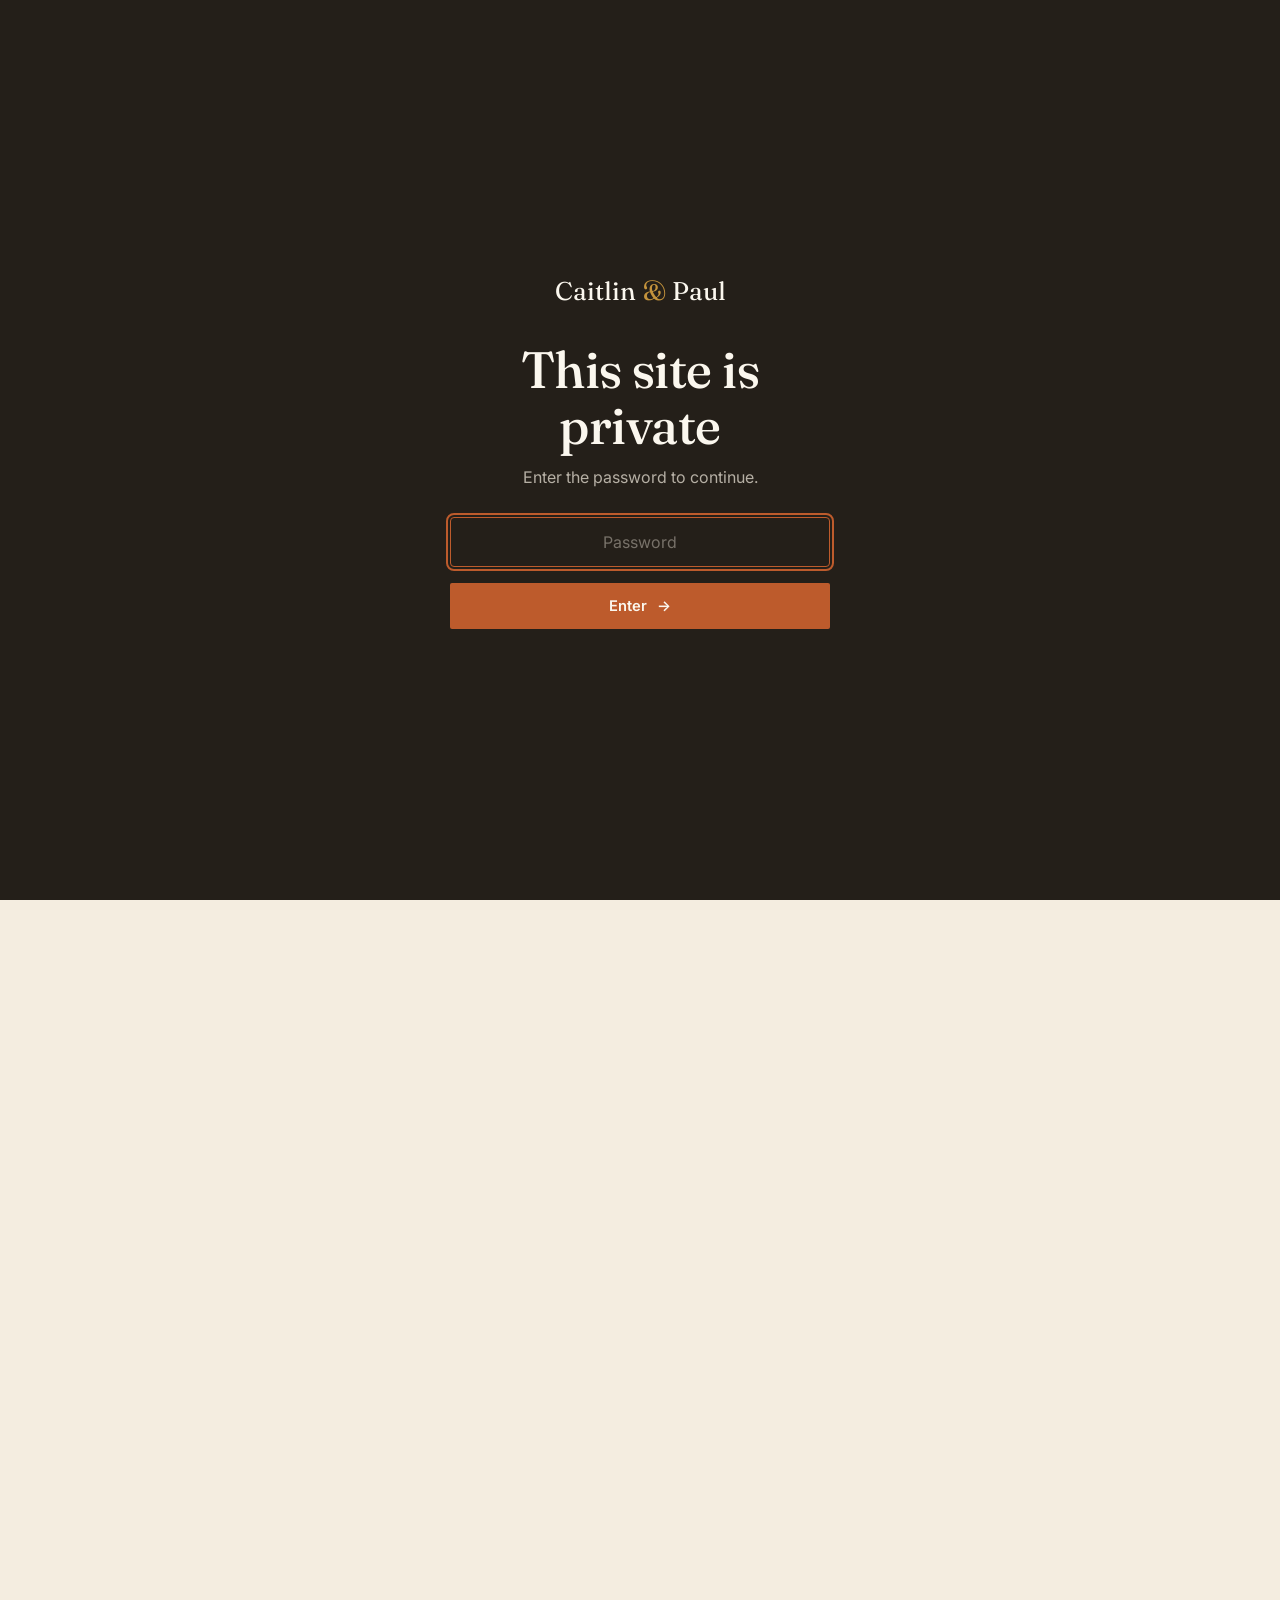
==== index.html @ 97142599 "index update" ====
<!DOCTYPE html>
<html lang="en">
<head>
<meta charset="UTF-8">
<script>if(localStorage.getItem('siteUnlocked')!=='true'){document.documentElement.style.visibility='hidden';}</script>
<meta name="viewport" content="width=device-width, initial-scale=1.0">
<title>Caitlin & Paul — October 16, 2027 — Mexico City</title>
<meta name="description" content="Caitlin and Paul are getting married at Casa Xipe in Mexico City on October 16, 2027. Everything you need to plan your trip, right here.">
<link rel="preconnect" href="https://fonts.googleapis.com">
<link rel="stylesheet" href="assets/css/style.css">
</head>
<body>

<nav class="site-nav">
  <div class="container">
    <a href="index.html" class="nav-mark">Caitlin <span>&</span> Paul</a>
    <div class="nav-links">
      <a href="index.html">Home</a>
      <a href="our-story.html">Our Story</a>
      <a href="the-wedding.html">The Wedding</a>
      <a href="registry.html">Registry</a>
      <a href="travel.html">Travel</a>
      <a href="stay.html">Stay</a>
      <a href="explore-cdmx.html">Explore CDMX</a>
      <a href="faq.html">FAQ</a>
      <a href="rsvp.html" class="nav-rsvp">RSVP</a>
    </div>
    <button class="nav-toggle" aria-label="Toggle menu"><span></span><span></span><span></span></button>
  </div>
</nav>

<div class="mobile-panel">
  <a href="index.html">Home</a>
  <a href="our-story.html">Our Story</a>
  <a href="the-wedding.html">The Wedding</a>
  <a href="registry.html">Registry</a>
  <a href="travel.html">Travel</a>
  <a href="stay.html">Stay</a>
  <a href="explore-cdmx.html">Explore CDMX</a>
  <a href="faq.html">FAQ</a>
  <a href="rsvp.html">RSVP</a>
  <div class="mp-foot small-caps" style="color:var(--charcoal-50);">Mexico City · Oct 16, 2027</div>
</div>

<!-- ============================= HERO ============================= -->
<header class="hero">
  <img class="hero-bg-img" src="assets/img/CasaXipePatio.jpg" alt="Casa Xipe, the wedding venue in Mexico City">
  <div class="hero-arch"></div>
  <div class="hero-arch arch-2"><img src="assets/img/couple-ring-selfie.jpg" alt="Caitlin and Paul celebrating their engagement with ring"></div>
  <div class="hero-content">
    <div class="container" style="padding:0;">
      <span class="eyebrow on-dark hero-eyebrow">Save the Date</span>
      <h1>Caitlin <span class="serif-italic">&</span><br>Paul</h1>
      <div class="hero-meta">
        <div class="hero-meta-item">
          <span class="label">When</span>
          <span class="value">October 16, 2027</span>
        </div>
        <div class="hero-meta-item">
          <span class="label">Where</span>
          <span class="value">Mexico City, Mexico</span>
        </div>
        <div class="hero-meta-item">
          <span class="label">Venue</span>
          <span class="value">Casa Xipe</span>
        </div>
      </div>
      <a href="travel.html" class="btn btn-primary">Plan Your Trip <span class="btn-arrow">→</span></a>
    </div>
  </div>
  <div class="hero-scroll"><span>Scroll</span><span class="line"></span></div>
</header>

<!-- ============================= WELCOME ============================= -->
<section class="section bg-paper">
  <div class="container">
    <div class="section-header center reveal">
      <span class="eyebrow">Welcome</span>
      <h2>Join us in<br class="mobile-only"> Mexico City!</h2>
    </div>

    <div class="card-grid grid-3 mt-3">
      <div class="feature-card reveal">
        <a href="the-wedding.html">
          <div class="photo-frame arch-top" style="aspect-ratio:4/5;">
            <img src="assets/img/venue-casa-xipe.jpg" alt="Casa Xipe, the wedding venue">
          </div>
        </a>
        <span class="eyebrow mt-2">01</span>
        <h3 class="mt-1">The Wedding</h3>
        <p class="mt-1">Ceremony, cocktail hour, and reception at Casa Xipe — the schedule, the dress code, and everything in between.</p>
        <a href="the-wedding.html" class="btn-ghost card-link">View Details</a>
      </div>
      <div class="feature-card reveal reveal-delay-1">
        <a href="travel.html">
          <div class="photo-frame arch-top" style="aspect-ratio:4/5;">
            <img src="assets/img/cdmx-skyline.jpg" alt="Mexico City skyline">
          </div>
        </a>
        <span class="eyebrow mt-2">02</span>
        <h3 class="mt-1">Travel</h3>
        <p class="mt-1">Flights, entry requirements, getting around, and everything first-time visitors should know before they land.</p>
        <a href="travel.html" class="btn-ghost card-link">Start Planning</a>
      </div>
      <div class="feature-card reveal reveal-delay-2">
        <a href="explore-cdmx.html">
          <div class="photo-frame arch-top" style="aspect-ratio:4/5;">
            <img src="assets/img/roma-norte-street.jpg" alt="A rooftop terrace overlooking Mexico City">
          </div>
        </a>
        <span class="eyebrow mt-2">03</span>
        <h3 class="mt-1">Explore CDMX</h3>
        <p class="mt-1">Our curated guide to the museums, tacos, mezcal bars, and neighborhoods worth your time.</p>
        <a href="explore-cdmx.html" class="btn-ghost card-link">See the Guide</a>
      </div>
    </div>
  </div>
</section>

<!-- ============================= COUNTDOWN ============================= -->
<section class="section bg-green">
  <div class="container">
    <div class="flex-between" style="flex-wrap:wrap; gap:40px;">
      <div class="reveal" style="max-width:420px;">
        <span class="eyebrow on-dark">Counting Down</span>
        <h2 class="mt-1">See you in Mexico City.</h2>
        <p class="mt-2">October 16, 2027, at Casa Xipe. Mark the calendar — we can't wait to celebrate with you.</p>
        <a href="rsvp.html" class="btn btn-outline on-dark mt-3">RSVP <span class="btn-arrow">→</span></a>
      </div>
      <div class="countdown reveal reveal-delay-1" data-countdown>
        <div class="countdown-unit"><span class="num" data-cd-days>—</span><span class="unit-label">Days</span></div>
        <div class="countdown-unit"><span class="num" data-cd-hours>—</span><span class="unit-label">Hours</span></div>
        <div class="countdown-unit"><span class="num" data-cd-mins>—</span><span class="unit-label">Minutes</span></div>
        <div class="countdown-unit"><span class="num" data-cd-secs>—</span><span class="unit-label">Seconds</span></div>
      </div>
    </div>
  </div>
</section>

<!-- ============================= TEASER: STORY ============================= -->
<section class="section bg-paper">
  <div class="container">
    <div style="display:grid; grid-template-columns:1fr 1fr; gap:60px; align-items:center;" class="story-teaser-grid">
      <div class="reveal">
        <div class="photo-frame" style="aspect-ratio:5/4;">
          <img src="assets/img/couple-fall-portrait.jpg" alt="Caitlin and Paul smiling together outdoors in fall">
        </div>
      </div>
      <div class="reveal reveal-delay-1">
        <span class="eyebrow">How We Got Here</span>
        <h2 class="mt-1">Two grad students who kept showing up.</h2>
        <p class="lede mt-2">To class, to dinner, to the airport. Turns out that was the whole plan.</p>
        <a href="our-story.html" class="btn-ghost card-link mt-2" style="display:inline-block;">Read Our Story</a>
      </div>
    </div>
  </div>
</section>

<style>
@media (max-width:760px){ .story-teaser-grid{ grid-template-columns:1fr !important; } }
.mobile-only{ display:none; }
@media (max-width:480px){ .mobile-only{ display:inline; } }
</style>

<!-- ============================= FOOTER ============================= -->
<footer class="site-footer">
  <div class="container">
    <div class="footer-top">
      <div>
        <div class="footer-mark">Caitlin <span>&</span> Paul</div>
        <div class="footer-sub">Mexico City · October 16, 2027</div>
      </div>
      <div class="footer-links">
        <div class="footer-col">
          <h4>Plan</h4>
          <a href="rsvp.html">RSVP</a>
          <a href="registry.html">Registry</a>
          <a href="travel.html">Travel</a>
          <a href="stay.html">Stay</a>
          <a href="explore-cdmx.html">Explore CDMX</a>
        </div>
        <div class="footer-col">
          <h4>About</h4>
          <a href="our-story.html">Our Story</a>
          <a href="the-wedding.html">The Wedding</a>
          <a href="faq.html">FAQ</a>
        </div>
      </div>
    </div>
    <div class="footer-bottom">
      <span>See you in CDMX. 🇲🇽</span>
      <span>Caitlin &amp; Paul, 2027</span>
    </div>
  </div>
</footer>

<script src="assets/js/content.js"></script>
<script src="assets/js/main.js"></script>
<script src="assets/js/site-gate.js"></script>
</body>
</html>
---- assets/css/style.css ----
/* ==========================================================================
   PAUL & CAITLIN — MEXICO CITY, OCT 16 2027
   Design system: editorial travel-magazine meets Mexican modernism.
   Signature motif: Barragán-inspired arches + color-blocked "photo" panels,
   and a perforated "ticket stub" component for itinerary/wedding-day details.
   ========================================================================== */

@import url('https://fonts.googleapis.com/css2?family=Fraunces:ital,opsz,wght@0,9..144,300;0,9..144,400;0,9..144,500;0,9..144,600;0,9..144,700;1,9..144,400;1,9..144,500&family=Inter:wght@400;500;600;700&family=Space+Mono:wght@400;700&display=swap');

:root{
  /* ---- color tokens ---- */
  --ivory:        #F4EDE0;
  --paper:        #FBF7EE;
  --clay:         #BD5B2C;
  --clay-dark:    #9A4620;
  --clay-tint:    #EADBC9;
  --green:        #2B3B2C;
  --green-deep:   #1E2A20;
  --green-tint:   #DCE3D4;
  --charcoal:     #241F19;
  --charcoal-70:  rgba(36,31,25,.7);
  --charcoal-50:  rgba(36,31,25,.5);
  --ochre:        #C4933C;
  --ochre-tint:   #F1E2C1;
  --red:          #A1372A;
  --line:         rgba(36,31,25,.14);
  --line-strong:  rgba(36,31,25,.28);
  --line-on-dark: rgba(244,237,224,.22);

  /* ---- type ---- */
  --font-display: 'Fraunces', Georgia, serif;
  --font-body:    'Inter', -apple-system, BlinkMacSystemFont, sans-serif;
  --font-mono:    'Space Mono', 'Courier New', monospace;

  /* ---- shape ---- */
  --radius-arch: 240px 240px 0 0;
  --radius-sm: 4px;
  --radius-md: 10px;

  /* ---- layout ---- */
  --maxw: 1200px;
  --gutter: clamp(20px, 5vw, 64px);
  --nav-h: 84px;
}

/* ---------------------------------- reset --------------------------------- */
*, *::before, *::after{ box-sizing:border-box; margin:0; padding:0; }
html{ scroll-behavior:smooth; -webkit-text-size-adjust:100%; }
@media (prefers-reduced-motion: reduce){
  html{ scroll-behavior:auto; }
  *, *::before, *::after{ animation-duration:.01ms !important; animation-iteration-count:1 !important; transition-duration:.01ms !important; scroll-behavior:auto !important; }
}
body{
  font-family:var(--font-body);
  background:var(--ivory);
  color:var(--charcoal);
  line-height:1.6;
  font-size:16px;
  -webkit-font-smoothing:antialiased;
  overflow-x:hidden;
}
img{ max-width:100%; display:block; }
a{ color:inherit; text-decoration:none; }
ul{ list-style:none; }
button{ font-family:inherit; cursor:pointer; background:none; border:none; color:inherit; }
input, select, textarea{ font-family:inherit; font-size:16px; color:inherit; }
:focus-visible{ outline:2px solid var(--clay); outline-offset:3px; }
.container{ max-width:var(--maxw); margin:0 auto; padding:0 var(--gutter); }

/* ---------------------------------- type ---------------------------------- */
h1,h2,h3,h4{ font-family:var(--font-display); font-weight:500; line-height:1.08; letter-spacing:-.01em; color:var(--charcoal); }
h1{ font-size:clamp(2.6rem, 6vw, 5.2rem); font-weight:500; }
h2{ font-size:clamp(2rem, 4.2vw, 3.2rem); }
h3{ font-size:clamp(1.35rem, 2.4vw, 1.8rem); }
h4{ font-size:1.1rem; font-weight:600; }
p{ color:var(--charcoal-70); max-width:60ch; }
.serif-italic{ font-style:italic; font-weight:400; }

.eyebrow{
  font-family:var(--font-mono);
  font-size:.72rem;
  letter-spacing:.16em;
  text-transform:uppercase;
  color:var(--clay-dark);
  display:inline-flex;
  align-items:center;
  gap:10px;
}
.eyebrow::before{ content:''; width:22px; height:1px; background:var(--clay); display:inline-block; }
.eyebrow.on-dark{ color:var(--ochre-tint); }
.eyebrow.on-dark::before{ background:var(--ochre-tint); }

.lede{ font-size:clamp(1.05rem, 1.6vw, 1.3rem); color:var(--charcoal-70); max-width:56ch; }
.small-caps{ font-family:var(--font-mono); font-size:.7rem; letter-spacing:.14em; text-transform:uppercase; }

/* ---------------------------------- buttons -------------------------------- */
.btn{
  display:inline-flex; align-items:center; gap:10px;
  font-family:var(--font-body); font-weight:600; font-size:.92rem;
  padding:14px 28px; border-radius:2px; letter-spacing:.01em;
  transition:transform .35s cubic-bezier(.22,.68,0,1), background-color .3s, color .3s, border-color .3s;
  white-space:nowrap;
}
.btn-primary{ background:var(--clay); color:var(--paper); }
.btn-primary:hover{ background:var(--clay-dark); transform:translateY(-2px); }
.btn-outline{ border:1px solid var(--line-strong); color:var(--charcoal); background:transparent; }
.btn-outline:hover{ border-color:var(--charcoal); background:var(--charcoal); color:var(--paper); transform:translateY(-2px); }
.btn-outline.on-dark{ border-color:var(--line-on-dark); color:var(--paper); }
.btn-outline.on-dark:hover{ background:var(--paper); color:var(--green-deep); }
.btn-ghost{ font-family:var(--font-mono); font-size:.78rem; letter-spacing:.1em; text-transform:uppercase; border-bottom:1px solid var(--clay); padding:4px 2px; border-radius:0; }
.btn-ghost:hover{ color:var(--clay-dark); border-color:var(--clay-dark); }
.btn-arrow{ transition:transform .35s cubic-bezier(.22,.68,0,1); display:inline-block; }
.btn:hover .btn-arrow{ transform:translateX(4px); }

/* ---------------------------------- navigation ----------------------------- */
.site-nav{
  position:fixed; top:0; left:0; right:0; z-index:900;
  height:var(--nav-h);
  display:flex; align-items:center;
  background:transparent;
  transition:background-color .45s ease, box-shadow .45s ease, height .3s ease;
}
.site-nav::before{
  content:''; position:absolute; inset:0; z-index:-1; pointer-events:none;
  background:linear-gradient(180deg, rgba(20,17,13,.6) 0%, rgba(20,17,13,0) 100%);
  opacity:1; transition:opacity .45s ease;
}
.site-nav.is-scrolled::before{ opacity:0; }
.site-nav.is-scrolled{
  background:rgba(244,237,224,.92);
  backdrop-filter:blur(10px);
  box-shadow:0 1px 0 var(--line);
  height:72px;
}
.site-nav .container{ display:flex; align-items:center; justify-content:space-between; width:100%; }
.nav-mark{ font-family:var(--font-display); font-size:1.2rem; letter-spacing:.02em; color:var(--paper); transition:color .4s ease; }
.site-nav.is-scrolled .nav-mark, .site-nav.on-light .nav-mark{ color:var(--charcoal); }
.nav-mark span{ color:var(--ochre-tint); }
.site-nav.is-scrolled .nav-mark span, .site-nav.on-light .nav-mark span{ color:var(--clay); }

.nav-links{ display:flex; align-items:center; gap:clamp(14px,2vw,30px); }
.nav-links a{
  font-family:var(--font-mono); font-size:.72rem; letter-spacing:.1em; text-transform:uppercase;
  color:rgba(244,237,224,.85); position:relative; padding:6px 0; transition:color .3s ease;
}
.site-nav.is-scrolled .nav-links a, .site-nav.on-light .nav-links a{ color:var(--charcoal-70); }
.nav-links a::after{ content:''; position:absolute; left:0; bottom:0; height:1px; width:0; background:currentColor; transition:width .3s ease; }
.nav-links a:hover::after, .nav-links a.is-active::after{ width:100%; }
.nav-links a.is-active{ color:var(--clay) !important; }
.nav-links a.nav-rsvp{
  font-family:var(--font-body); font-weight:600; letter-spacing:.02em; text-transform:none;
  padding:9px 20px; border:1px solid rgba(244,237,224,.55); border-radius:2px; color:var(--paper) !important;
}
.site-nav.is-scrolled .nav-links a.nav-rsvp, .site-nav.on-light .nav-links a.nav-rsvp{ border-color:var(--charcoal); color:var(--charcoal) !important; }
.nav-links a.nav-rsvp:hover{ background:var(--clay); border-color:var(--clay); color:var(--paper) !important; }
.nav-links a.nav-rsvp::after{ display:none; }

.nav-toggle{ display:none; width:26px; height:20px; position:relative; flex-direction:column; justify-content:space-between; z-index:901; }
.nav-toggle span{ display:block; height:1.5px; width:100%; background:var(--paper); transition:all .35s ease; }
.site-nav.is-scrolled .nav-toggle span, .site-nav.on-light .nav-toggle span{ background:var(--charcoal); }
.nav-toggle.is-open span:nth-child(1){ transform:translateY(8.5px) rotate(45deg); background:var(--charcoal) !important; }
.nav-toggle.is-open span:nth-child(2){ opacity:0; }
.nav-toggle.is-open span:nth-child(3){ transform:translateY(-8.5px) rotate(-45deg); background:var(--charcoal) !important; }

.mobile-panel{
  position:fixed; inset:0; background:var(--paper); z-index:895;
  display:flex; flex-direction:column; overflow-y:auto;
  /* Top padding clears the fixed nav bar (which sits above this panel) so a
     centered link never lands hidden behind it; overflow-y lets short
     screens scroll to every link instead of clipping the first/last ones.
     Centering is done with auto margins (below) rather than
     justify-content:center — a centered flex container that overflows
     scrolls its excess equally off both edges, and content pushed above the
     top edge is unreachable (scrollTop can't go negative), which is exactly
     what hid "Home" on shorter phones. Auto margins collapse to 0 once the
     links no longer fit, pinning the list to the top instead so every link
     stays reachable by scrolling. */
  padding:calc(var(--nav-h) + 20px) var(--gutter) 24px;
  transform:translateY(-100%); transition:transform .5s cubic-bezier(.77,0,.18,1);
}
.mobile-panel.is-open{ transform:translateY(0); }
.mobile-panel a{ font-family:var(--font-display); font-size:2.1rem; padding:10px 0; border-bottom:1px solid var(--line); color:var(--charcoal); }
.mobile-panel a:first-child{ margin-top:auto; }
.mobile-panel .mp-foot{ margin-top:30px; margin-bottom:auto; }

@media (max-width: 880px){
  .nav-links{ display:none; }
  .nav-toggle{ display:flex; }
}

/* ---------------------------------- hero ----------------------------------- */
.hero{
  position:relative; min-height:100vh; display:flex; align-items:flex-end;
  background:linear-gradient(180deg, var(--green-deep) 0%, var(--green) 55%, var(--clay-dark) 100%);
  overflow:hidden; color:var(--paper);
}
.hero-bg-img{
  position:absolute; inset:0; width:100%; height:100%; z-index:0;
  object-fit:cover; object-position:center;
}
.hero::before{
  content:''; position:absolute; inset:0; z-index:1;
  background:
    linear-gradient(0deg, rgba(20,17,13,.72) 0%, rgba(20,17,13,.32) 42%, rgba(30,30,18,.28) 100%),
    radial-gradient(ellipse 60% 45% at 20% 10%, rgba(196,147,60,.3), transparent 60%),
    radial-gradient(ellipse 50% 40% at 88% 78%, rgba(161,55,42,.3), transparent 60%);
}
.hero-arch{
  position:absolute; right:6%; top:8%; width:min(40vw,520px); height:70%; z-index:2;
  background:linear-gradient(200deg, rgba(244,237,224,.14), rgba(244,237,224,.03));
  border-radius:var(--radius-arch); border:1px solid rgba(244,237,224,.18);
  overflow:hidden;
}
.hero-arch.arch-2{ right:14%; top:20%; width:min(24vw,320px); height:52%; border-color:rgba(244,237,224,.35); }
.hero-arch img{ width:100%; height:100%; object-fit:cover; }
.hero-arch::after{ content:''; position:absolute; inset:0; box-shadow:inset 0 0 0 1px rgba(244,237,224,.12); }
.hero-content{ position:relative; z-index:3; padding:0 var(--gutter) 90px; width:100%; }
.hero-eyebrow{ margin-bottom:22px; }
.hero h1{ color:var(--paper); font-size:clamp(3rem, 9vw, 7.5rem); line-height:1.28; }
.hero-meta{ display:flex; flex-wrap:wrap; gap:28px 44px; margin-top:30px; margin-bottom:40px; }
.hero-meta-item .label{ font-family:var(--font-mono); font-size:.68rem; letter-spacing:.14em; text-transform:uppercase; color:rgba(244,237,224,.6); display:block; margin-bottom:4px; }
.hero-meta-item .value{ font-family:var(--font-display); font-size:1.3rem; color:var(--paper); }
.hero-scroll{
  position:absolute; bottom:26px; left:50%; transform:translateX(-50%); z-index:3;
  display:flex; flex-direction:column; align-items:center; gap:8px;
  font-family:var(--font-mono); font-size:.65rem; letter-spacing:.14em; text-transform:uppercase; color:rgba(244,237,224,.6);
}
.hero-scroll .line{ width:1px; height:34px; background:linear-gradient(180deg, rgba(244,237,224,.8), transparent); animation:scrollpulse 2.4s ease-in-out infinite; }
@keyframes scrollpulse{ 0%,100%{ opacity:.3; } 50%{ opacity:1; } }
/* The decorative arch (with the couple photo) is a nice touch at desktop widths,
   but it has no room to breathe on narrow screens and ends up overlapping the
   headline with an awkward crop — simplest fix is to let the venue photo alone
   carry the mobile hero. */
@media (max-width:760px){ .hero-arch{ display:none; } }

/* generic page header (non-home hero) */
.page-header{
  position:relative; padding:calc(var(--nav-h) + 90px) var(--gutter) 80px;
  background:var(--green); color:var(--paper); overflow:hidden;
}
.page-header::before{ content:''; position:absolute; inset:0; background:radial-gradient(ellipse 55% 60% at 88% 0%, rgba(196,147,60,.28), transparent 65%); }
.page-header .container{ position:relative; z-index:2; }
.page-header h1{ color:var(--paper); margin-top:18px; }
.page-header .lede{ color:rgba(244,237,224,.78); margin-top:20px; }
.page-header-arch{ position:absolute; left:-6%; bottom:-30%; width:340px; height:75%; border-radius:var(--radius-arch); background:linear-gradient(200deg, rgba(189,91,44,.35), transparent); border:1px solid rgba(244,237,224,.1); }

/* ---------------------------------- sections -------------------------------- */
.section{ padding:110px 0; }
.section-tight{ padding:70px 0; }
.section-header{ max-width:640px; margin-bottom:56px; }
.section-header h2{ margin-top:16px; }
.section-header .lede{ margin-top:18px; }
.section-header.center{ margin-left:auto; margin-right:auto; text-align:center; }
.bg-paper{ background:var(--paper); }
.bg-green{ background:var(--green); color:var(--paper); }
.bg-green .eyebrow, .bg-green h2, .bg-green h3, .bg-green h4{ color:var(--paper); }
.bg-green p{ color:rgba(244,237,224,.75); }
.bg-clay-tint{ background:var(--clay-tint); }
.divider{ height:1px; background:var(--line); border:0; }

/* ---------------------------------- photo placeholders ---------------------- */
.photo-block{
  position:relative; overflow:hidden; border-radius:var(--radius-sm);
  display:flex; align-items:flex-end; min-height:220px;
  color:var(--paper);
}
.photo-block::after{ content:''; position:absolute; inset:0; background:linear-gradient(180deg, transparent 40%, rgba(30,26,20,.55) 100%); }
.photo-block .photo-label{ position:relative; z-index:2; padding:18px; font-family:var(--font-mono); font-size:.68rem; letter-spacing:.1em; text-transform:uppercase; }
.photo-block .photo-plus{ position:absolute; top:16px; right:16px; z-index:2; width:34px; height:34px; border:1px solid rgba(244,237,224,.55); border-radius:50%; display:flex; align-items:center; justify-content:center; font-size:1.1rem; }
/* rotating warm palette applied via nth-of-type from JS-free CSS cycling */
.photo-block.tone-1{ background:linear-gradient(155deg,#8C4526,#BD5B2C); }
.photo-block.tone-2{ background:linear-gradient(155deg,#2B3B2C,#42583F); }
.photo-block.tone-3{ background:linear-gradient(155deg,#9A6A22,#C4933C); }
.photo-block.tone-4{ background:linear-gradient(155deg,#7A2E22,#A1372A); }
.photo-block.tone-5{ background:linear-gradient(155deg,#1E2A20,#2B3B2C); }
.photo-block.arch{ border-radius: 0 0 0 0; }
.photo-block.arch-top{ border-radius:var(--radius-arch); }

/* ---------------------------------- real photos ------------------------------ */
.photo-frame{
  position:relative; overflow:hidden; border-radius:var(--radius-sm);
  background:var(--green); /* shows briefly while the image loads */
}
.photo-frame.arch-top{ border-radius:var(--radius-arch); }
.photo-frame{ min-height:1px; } /* establishes a layout box so the absolutely-positioned img has something to size against */
.photo-frame img{ position:absolute; inset:0; width:100%; height:100%; object-fit:cover; display:block; }
.photo-frame .photo-caption{
  position:absolute; left:0; right:0; bottom:0; z-index:2; padding:16px 18px;
  font-family:var(--font-mono); font-size:.66rem; letter-spacing:.08em; text-transform:uppercase; color:var(--paper);
  background:linear-gradient(0deg, rgba(30,26,20,.6), transparent);
}

/* ---------------------------------- cards ----------------------------------- */
.card-grid{ display:grid; gap:28px; }
.grid-3{ grid-template-columns:repeat(3,1fr); }
.grid-2{ grid-template-columns:repeat(2,1fr); }
@media (max-width:900px){ .grid-3{ grid-template-columns:1fr 1fr; } }
@media (max-width:640px){ .grid-3, .grid-2{ grid-template-columns:1fr; } }

.info-card{
  background:var(--paper); border:1px solid var(--line); padding:34px 30px; border-radius:var(--radius-sm);
  transition:transform .4s cubic-bezier(.22,.68,0,1), box-shadow .4s ease, border-color .4s ease;
}
.info-card:hover{ transform:translateY(-6px); box-shadow:0 24px 48px -24px rgba(36,31,25,.28); border-color:var(--line-strong); }
.info-card .icon-num{ font-family:var(--font-mono); font-size:.72rem; color:var(--clay); letter-spacing:.1em; }
.info-card h3{ margin-top:14px; }
.info-card p{ margin-top:12px; font-size:.95rem; }
.info-card .card-link{ margin-top:20px; display:inline-block; }

.feature-card{ display:flex; flex-direction:column; }
.feature-card .photo-block, .feature-card .photo-frame{ aspect-ratio:4/5; margin-bottom:20px; }
.feature-card h3{ margin-bottom:8px; }

/* ---------------------------------- ticket stub (signature) ----------------- */
.ticket{
  position:relative; display:grid; grid-template-columns:1fr auto; align-items:stretch;
  background:var(--paper); border:1px solid var(--line-strong); border-radius:var(--radius-md);
  overflow:hidden; box-shadow:0 30px 60px -34px rgba(36,31,25,.35);
}
.ticket-main{ padding:34px clamp(24px,4vw,44px); }
.ticket-stub{
  width:clamp(120px,18vw,180px); background:var(--green); color:var(--paper);
  display:flex; flex-direction:column; align-items:center; justify-content:center; gap:8px; padding:20px;
  position:relative;
}
.ticket-perf{
  position:absolute; top:0; bottom:0; left:0; width:0;
  border-left:2px dashed rgba(36,31,25,.25);
}
.ticket-stub .stub-time{ font-family:var(--font-display); font-size:1.6rem; }
.ticket-stub .stub-label{ font-family:var(--font-mono); font-size:.62rem; letter-spacing:.12em; text-transform:uppercase; color:rgba(244,237,224,.7); }
.ticket-notch{ position:absolute; width:22px; height:22px; background:var(--ivory); border-radius:50%; }
.ticket-notch.top{ top:-11px; left:calc(100% - clamp(120px,18vw,180px) - 11px); }
.ticket-notch.bottom{ bottom:-11px; left:calc(100% - clamp(120px,18vw,180px) - 11px); }
@media (max-width:640px){
  .ticket{ grid-template-columns:1fr; }
  .ticket-stub{ width:100%; flex-direction:row; padding:16px 24px; }
  .ticket-perf{ top:0; left:0; right:0; bottom:auto; width:auto; height:0; border-left:none; border-top:2px dashed rgba(36,31,25,.25); }
  .ticket-notch.top, .ticket-notch.bottom{ display:none; }
}

/* ---------------------------------- timeline --------------------------------- */
.timeline-day{ margin-bottom:36px; }
.timeline-day:last-child{ margin-bottom:0; }
.timeline-day-label{
  font-family:var(--font-mono); font-size:.72rem; letter-spacing:.1em; text-transform:uppercase;
  color:var(--clay-dark); margin-bottom:14px; display:flex; align-items:center; gap:10px;
}
.timeline-day-tag{ font-family:var(--font-body); text-transform:none; letter-spacing:0; color:var(--charcoal-50); }
.timeline{ position:relative; padding-left:2px; }
.timeline::before{ content:''; position:absolute; left:10px; top:8px; bottom:8px; width:1px; background:var(--line-strong); }
.timeline-item{ position:relative; padding-left:44px; padding-bottom:42px; }
.timeline-item:last-child{ padding-bottom:0; }
.timeline-item::before{ content:''; position:absolute; left:5px; top:6px; width:11px; height:11px; border-radius:50%; background:var(--clay); border:3px solid var(--ivory); }
.timeline-item .tl-time{ font-family:var(--font-mono); font-size:.72rem; letter-spacing:.1em; text-transform:uppercase; color:var(--clay-dark); }
.timeline-item h4{ margin-top:8px; }
.timeline-item p{ margin-top:6px; font-size:.95rem; }

/* ---------------------------------- countdown --------------------------------- */
.countdown{ display:flex; gap:clamp(14px,3vw,36px); flex-wrap:wrap; }
.countdown-unit{ text-align:center; min-width:76px; }
.countdown-unit .num{ font-family:var(--font-display); font-size:clamp(2.2rem,5vw,3.4rem); line-height:1; color:var(--charcoal); }
.countdown-unit .unit-label{ font-family:var(--font-mono); font-size:.66rem; letter-spacing:.12em; text-transform:uppercase; color:var(--charcoal-50); margin-top:8px; display:block; }
.bg-green .countdown-unit .num{ color:var(--paper); }
.bg-green .countdown-unit .unit-label{ color:rgba(244,237,224,.6); }

/* ---------------------------------- at-a-glance card -------------------------- */
.glance-card{ background:var(--green); color:var(--paper); border-radius:var(--radius-md); padding:clamp(28px,4vw,48px); position:relative; overflow:hidden; }
.glance-card::before{ content:''; position:absolute; right:-10%; top:-20%; width:280px; height:140%; border-radius:var(--radius-arch); background:rgba(196,147,60,.16); }
.glance-grid{ position:relative; z-index:2; display:grid; grid-template-columns:repeat(3,1fr); gap:28px 24px; }
@media (max-width:760px){ .glance-grid{ grid-template-columns:repeat(2,1fr); } }
.glance-item .g-label{ font-family:var(--font-mono); font-size:.65rem; letter-spacing:.12em; text-transform:uppercase; color:var(--ochre-tint); display:block; margin-bottom:8px; }
.glance-item .g-value{ font-family:var(--font-display); font-size:1.35rem; }

/* ---------------------------------- neighborhood / hotel cards ---------------- */
.neigh-card{ border:1px solid var(--line); border-radius:var(--radius-sm); overflow:hidden; background:var(--paper); }
.neigh-card .photo-block, .neigh-card .photo-frame{ aspect-ratio:16/10; }
.neigh-card-body{ padding:26px 26px 30px; }
.neigh-tags{ display:flex; gap:8px; flex-wrap:wrap; margin-top:14px; }
.tag{ font-family:var(--font-mono); font-size:.64rem; letter-spacing:.08em; text-transform:uppercase; padding:5px 10px; border:1px solid var(--line-strong); border-radius:20px; color:var(--charcoal-70); }
.neigh-meta{ display:flex; gap:22px; margin-top:16px; padding-top:16px; border-top:1px solid var(--line); }
.neigh-meta div .label{ font-family:var(--font-mono); font-size:.62rem; letter-spacing:.1em; text-transform:uppercase; color:var(--charcoal-50); display:block; }
.neigh-meta div .value{ font-weight:600; font-size:.92rem; margin-top:3px; }

.hotel-card{ display:grid; grid-template-columns:1fr 1.4fr; gap:0; border:1px solid var(--line); border-radius:var(--radius-sm); overflow:hidden; background:var(--paper); }
.hotel-card .photo-block, .hotel-card .photo-frame{ min-height:180px; height:100%; }
.hotel-card-body{ padding:24px 26px; display:flex; flex-direction:column; }
.hotel-card-top{ display:flex; justify-content:space-between; align-items:flex-start; gap:10px; }
.price-tier{ font-family:var(--font-mono); font-size:.7rem; letter-spacing:.06em; color:var(--clay-dark); white-space:nowrap; }
.hotel-card-body p{ margin-top:10px; font-size:.92rem; }
.hotel-card-foot{ margin-top:auto; padding-top:18px; display:flex; justify-content:space-between; align-items:center; gap:14px; flex-wrap:wrap; }
.dist-note{ font-family:var(--font-mono); font-size:.7rem; color:var(--charcoal-50); }
@media (max-width:600px){ .hotel-card{ grid-template-columns:1fr; } }

/* placeholder-fill badge for editable content */
.needs-input{ display:inline-flex; align-items:center; gap:6px; font-family:var(--font-mono); font-size:.62rem; letter-spacing:.08em; text-transform:uppercase; color:var(--clay-dark); background:var(--clay-tint); padding:3px 9px; border-radius:20px; }
.needs-input::before{ content:'●'; font-size:.55rem; }
.room-block-tag{ display:inline-flex; align-items:center; font-family:var(--font-mono); font-size:.62rem; letter-spacing:.08em; text-transform:uppercase; color:var(--paper); background:var(--clay); padding:3px 9px; border-radius:20px; }

/* ---------------------------------- accordion (FAQ) --------------------------- */
.accordion-item{ border-bottom:1px solid var(--line); }
.accordion-trigger{
  width:100%; display:flex; justify-content:space-between; align-items:center; gap:20px;
  padding:26px 4px; text-align:left; font-family:var(--font-display); font-size:1.15rem; color:var(--charcoal);
}
.accordion-trigger .acc-plus{ font-family:var(--font-mono); font-size:1.1rem; color:var(--clay); transition:transform .4s cubic-bezier(.22,.68,0,1); flex-shrink:0; }
.accordion-item.is-open .acc-plus{ transform:rotate(135deg); }
.accordion-panel{ max-height:0; overflow:hidden; transition:max-height .45s cubic-bezier(.22,.68,0,1); }
.accordion-panel-inner{ padding:0 4px 28px; }
.accordion-panel-inner p{ max-width:70ch; }
.faq-search{ position:relative; margin-bottom:36px; }
.faq-search input{ width:100%; padding:16px 20px; border:1px solid var(--line-strong); border-radius:2px; background:var(--paper); font-size:1rem; }
.faq-search input:focus{ border-color:var(--clay); }
.faq-category-label{ margin:48px 0 6px; }
.faq-category-label:first-of-type{ margin-top:0; }
.no-results{ padding:40px 0; color:var(--charcoal-50); font-family:var(--font-mono); font-size:.85rem; display:none; }

/* ---------------------------------- forms (RSVP) ------------------------------ */
.form-block{ margin-bottom:30px; }
.form-row{ display:grid; grid-template-columns:1fr 1fr; gap:24px; }
@media (max-width:640px){ .form-row{ grid-template-columns:1fr; } }
label{ display:block; font-family:var(--font-mono); font-size:.68rem; letter-spacing:.1em; text-transform:uppercase; color:var(--charcoal-70); margin-bottom:10px; }
input[type=text], input[type=email], input[type=date], input[type=tel], select, textarea{
  width:100%; padding:14px 16px; border:1px solid var(--line-strong); background:var(--paper); border-radius:2px; transition:border-color .3s ease;
}
input:focus, select:focus, textarea:focus{ border-color:var(--clay); }
textarea{ min-height:110px; resize:vertical; }
.radio-group{ display:flex; gap:14px; flex-wrap:wrap; }
.radio-pill{ position:relative; }
.radio-pill input{ position:absolute; opacity:0; }
.radio-pill span{ display:inline-block; padding:13px 26px; border:1px solid var(--line-strong); border-radius:30px; font-weight:600; font-size:.92rem; transition:all .3s ease; }
.radio-pill input:checked + span{ background:var(--charcoal); color:var(--paper); border-color:var(--charcoal); }
.radio-pill input:focus-visible + span{ outline:2px solid var(--clay); outline-offset:2px; }
.form-note{ font-size:.82rem; color:var(--charcoal-50); margin-top:8px; }
.rsvp-shell{ background:var(--paper); border:1px solid var(--line); border-radius:var(--radius-md); padding:clamp(28px,5vw,60px); box-shadow:0 40px 80px -50px rgba(36,31,25,.4); }
.deadline-strip{ display:flex; align-items:center; gap:14px; background:var(--clay-tint); border-radius:2px; padding:16px 20px; margin-bottom:40px; font-size:.92rem; }
.form-success{ display:none; text-align:center; padding:60px 20px; }
.form-success.is-visible{ display:block; }
.form-success .stamp{ width:80px; height:80px; border:2px solid var(--green); border-radius:50%; display:flex; align-items:center; justify-content:center; margin:0 auto 26px; font-family:var(--font-display); font-size:2rem; color:var(--green); transform:rotate(-8deg); }

/* ---------------------------------- gallery ------------------------------------ */
.gallery{ display:grid; grid-template-columns:repeat(4,1fr); gap:12px; }
.gallery .photo-block:nth-child(4n+1){ grid-column:span 2; grid-row:span 2; }
@media (max-width:760px){ .gallery{ grid-template-columns:repeat(2,1fr); } .gallery .photo-block:nth-child(4n+1){ grid-column:span 2; grid-row:span 1; } }

/* ---------------------------------- footer -------------------------------------- */
.site-footer{ background:var(--charcoal); color:var(--ivory); padding:80px 0 30px; }
.footer-top{ display:flex; justify-content:space-between; flex-wrap:wrap; gap:50px; padding-bottom:50px; border-bottom:1px solid rgba(244,237,224,.14); }
.footer-mark{ font-family:var(--font-display); font-size:1.8rem; }
.footer-mark span{ color:var(--ochre); }
.footer-sub{ margin-top:12px; font-family:var(--font-mono); font-size:.75rem; letter-spacing:.08em; text-transform:uppercase; color:rgba(244,237,224,.55); }
.footer-links{ display:flex; gap:60px; flex-wrap:wrap; }
.footer-col h4{ color:var(--paper); font-family:var(--font-mono); font-size:.68rem; letter-spacing:.12em; text-transform:uppercase; font-weight:400; margin-bottom:16px; }
.footer-col a{ display:block; color:rgba(244,237,224,.7); padding:6px 0; font-size:.92rem; transition:color .3s ease; }
.footer-col a:hover{ color:var(--ochre); }
.footer-bottom{ display:flex; justify-content:space-between; flex-wrap:wrap; gap:14px; padding-top:30px; font-size:.82rem; color:rgba(244,237,224,.5); }

/* ---------------------------------- reveal animation ----------------------------- */
.reveal{ opacity:0; transform:translateY(28px); transition:opacity .8s cubic-bezier(.22,.68,0,1), transform .8s cubic-bezier(.22,.68,0,1); }
.reveal.is-visible{ opacity:1; transform:translateY(0); }
.reveal-delay-1{ transition-delay:.1s; }
.reveal-delay-2{ transition-delay:.2s; }
.reveal-delay-3{ transition-delay:.3s; }

/* ---------------------------------- utility ---------------------------------------- */
.flex{ display:flex; }
.flex-between{ display:flex; justify-content:space-between; align-items:center; }
.mt-1{ margin-top:12px; } .mt-2{ margin-top:24px; } .mt-3{ margin-top:40px; } .mt-4{ margin-top:60px; }
.text-center{ text-align:center; margin-left:auto; margin-right:auto; }
.stat-strip{ display:flex; flex-wrap:wrap; gap:14px; }
.pill{ font-family:var(--font-mono); font-size:.7rem; letter-spacing:.08em; text-transform:uppercase; padding:8px 16px; border:1px solid var(--line-strong); border-radius:30px; }

/* ---------------------------------- rsvp admin ---------------------------------- */
.admin-toolbar{ display:flex; flex-wrap:wrap; gap:14px; align-items:center; }
.admin-toolbar .admin-search{ flex:1; min-width:200px; }
.admin-toolbar .admin-filter{ min-width:180px; }
.admin-table-wrap{ overflow-x:auto; border:1px solid var(--line); border-radius:var(--radius-sm); }
.admin-table{ width:100%; border-collapse:collapse; font-size:.88rem; }
.admin-table th, .admin-table td{ padding:14px 16px; text-align:left; border-bottom:1px solid var(--line); white-space:normal; }
.admin-table th{ font-family:var(--font-mono); font-size:.64rem; letter-spacing:.1em; text-transform:uppercase; color:var(--charcoal-50); background:var(--paper); white-space:nowrap; }
.status-badge{ font-family:var(--font-mono); font-size:.62rem; letter-spacing:.08em; text-transform:uppercase; padding:4px 10px; border-radius:20px; display:inline-block; }
.status-badge.status-attending{ background:var(--green-tint); color:var(--green-deep); }
.status-badge.status-declined{ background:var(--clay-tint); color:var(--clay-dark); }
.status-badge.status-pending{ background:var(--line); color:var(--charcoal-70); }

/* ---------------------------------- site gate ---------------------------------- */
.gate-overlay{
  visibility:visible;
  position:fixed; inset:0; z-index:9999;
  background:var(--charcoal); color:var(--paper);
  display:flex; align-items:center; justify-content:center; padding:20px;
}
.gate-box{ max-width:380px; width:100%; text-align:center; }
.gate-mark{ font-family:var(--font-display); font-size:1.6rem; display:block; margin-bottom:30px; }
.gate-mark span{ color:var(--ochre); }
.gate-box h2{ color:var(--paper); }
.gate-sub{ color:rgba(244,237,224,.7); margin-top:12px; margin-bottom:26px; max-width:none; }
.gate-input{
  width:100%; padding:14px 16px; border:1px solid var(--line-on-dark); border-radius:var(--radius-sm);
  background:transparent; color:var(--paper); font-size:1rem; margin-bottom:16px; text-align:center;
}
.gate-input::placeholder{ color:rgba(244,237,224,.4); }
.gate-input:focus-visible{ outline:2px solid var(--clay); outline-offset:2px; }
.gate-error{ color:var(--ochre); font-size:.85rem; margin-top:14px; max-width:none; }
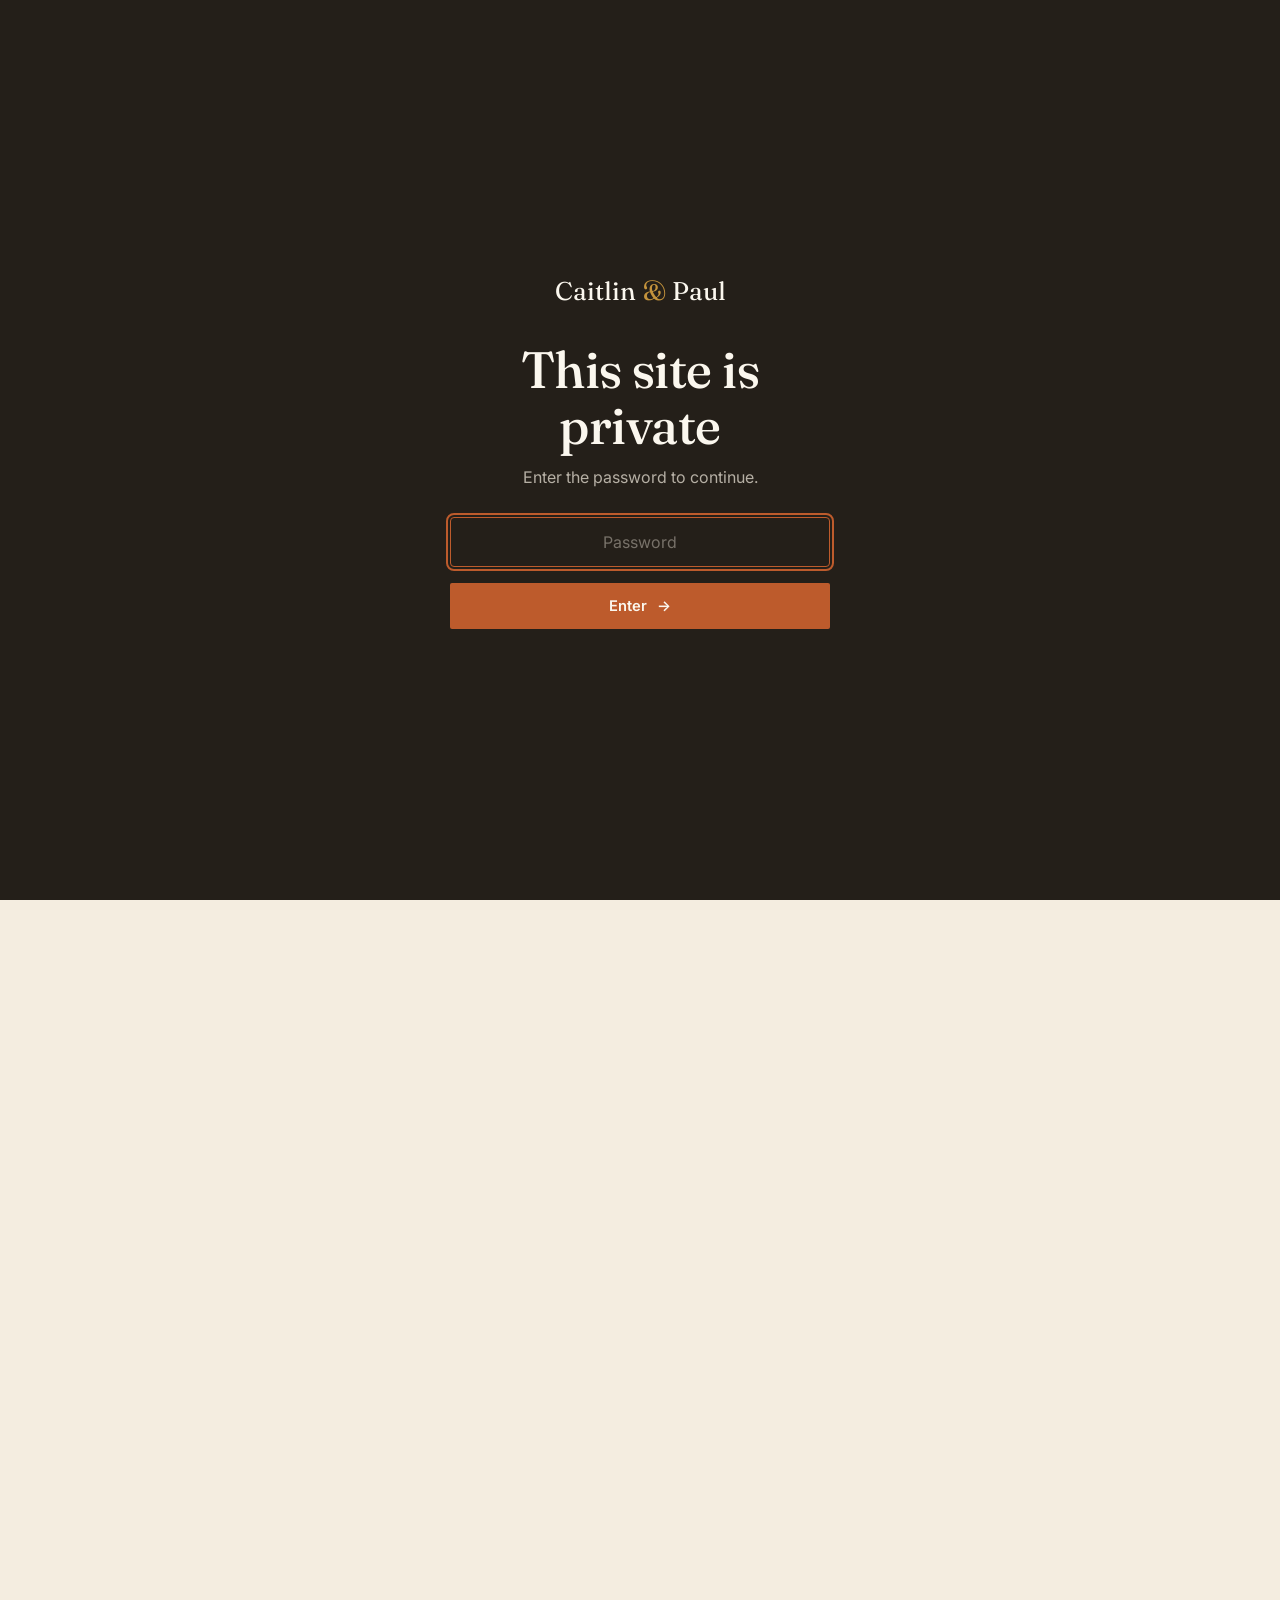
==== commit b1f9c931: "Hide RSVP tab site-wide until RSVPs open The wedding is October 2027, so RSVPs aren't ready to open " ====
--- a/index.html
+++ b/index.html
@@ -4,7 +4,7 @@
 <meta charset="UTF-8">
 <script>if(localStorage.getItem('siteUnlocked')!=='true'){document.documentElement.style.visibility='hidden';}</script>
 <meta name="viewport" content="width=device-width, initial-scale=1.0">
-<title>Caitlin & Paul — October 16, 2027 — Mexico City</title>
+<title>Caitlin & Paul - October 16, 2027 - Mexico City</title>
 <meta name="description" content="Caitlin and Paul are getting married at Casa Xipe in Mexico City on October 16, 2027. Everything you need to plan your trip, right here.">
 <link rel="preconnect" href="https://fonts.googleapis.com">
 <link rel="stylesheet" href="assets/css/style.css">
@@ -23,7 +23,6 @@
       <a href="stay.html">Stay</a>
       <a href="explore-cdmx.html">Explore CDMX</a>
       <a href="faq.html">FAQ</a>
-      <a href="rsvp.html" class="nav-rsvp">RSVP</a>
     </div>
     <button class="nav-toggle" aria-label="Toggle menu"><span></span><span></span><span></span></button>
   </div>
@@ -38,7 +37,6 @@
   <a href="stay.html">Stay</a>
   <a href="explore-cdmx.html">Explore CDMX</a>
   <a href="faq.html">FAQ</a>
-  <a href="rsvp.html">RSVP</a>
   <div class="mp-foot small-caps" style="color:var(--charcoal-50);">Mexico City · Oct 16, 2027</div>
 </div>
 
@@ -88,7 +86,7 @@
         </a>
         <span class="eyebrow mt-2">01</span>
         <h3 class="mt-1">The Wedding</h3>
-        <p class="mt-1">Ceremony, cocktail hour, and reception at Casa Xipe — the schedule, the dress code, and everything in between.</p>
+        <p class="mt-1">Ceremony, cocktail hour, and reception at Casa Xipe - the schedule, the dress code, and everything in between.</p>
         <a href="the-wedding.html" class="btn-ghost card-link">View Details</a>
       </div>
       <div class="feature-card reveal reveal-delay-1">
@@ -124,14 +122,13 @@
       <div class="reveal" style="max-width:420px;">
         <span class="eyebrow on-dark">Counting Down</span>
         <h2 class="mt-1">See you in Mexico City.</h2>
-        <p class="mt-2">October 16, 2027, at Casa Xipe. Mark the calendar — we can't wait to celebrate with you.</p>
-        <a href="rsvp.html" class="btn btn-outline on-dark mt-3">RSVP <span class="btn-arrow">→</span></a>
+        <p class="mt-2">October 16, 2027, at Casa Xipe. Mark the calendar - we can't wait to celebrate with you.</p>
       </div>
       <div class="countdown reveal reveal-delay-1" data-countdown>
-        <div class="countdown-unit"><span class="num" data-cd-days>—</span><span class="unit-label">Days</span></div>
-        <div class="countdown-unit"><span class="num" data-cd-hours>—</span><span class="unit-label">Hours</span></div>
-        <div class="countdown-unit"><span class="num" data-cd-mins>—</span><span class="unit-label">Minutes</span></div>
-        <div class="countdown-unit"><span class="num" data-cd-secs>—</span><span class="unit-label">Seconds</span></div>
+        <div class="countdown-unit"><span class="num" data-cd-days>-</span><span class="unit-label">Days</span></div>
+        <div class="countdown-unit"><span class="num" data-cd-hours>-</span><span class="unit-label">Hours</span></div>
+        <div class="countdown-unit"><span class="num" data-cd-mins>-</span><span class="unit-label">Minutes</span></div>
+        <div class="countdown-unit"><span class="num" data-cd-secs>-</span><span class="unit-label">Seconds</span></div>
       </div>
     </div>
   </div>
@@ -147,9 +144,9 @@
         </div>
       </div>
       <div class="reveal reveal-delay-1">
-        <span class="eyebrow">How We Got Here</span>
-        <h2 class="mt-1">Two grad students who kept showing up.</h2>
-        <p class="lede mt-2">To class, to dinner, to the airport. Turns out that was the whole plan.</p>
+        <span class="eyebrow">The Story So Far</span>
+        <h2 class="mt-1">Classmates. Dinner dates. Travel partners.</h2>
+        <p class="lede mt-2">We just kept choosing each other until it became forever.</p>
         <a href="our-story.html" class="btn-ghost card-link mt-2" style="display:inline-block;">Read Our Story</a>
       </div>
     </div>
@@ -173,7 +170,6 @@
       <div class="footer-links">
         <div class="footer-col">
           <h4>Plan</h4>
-          <a href="rsvp.html">RSVP</a>
           <a href="registry.html">Registry</a>
           <a href="travel.html">Travel</a>
           <a href="stay.html">Stay</a>
--- a/assets/css/style.css
+++ b/assets/css/style.css
@@ -290,12 +290,26 @@
   background:linear-gradient(0deg, rgba(30,26,20,.6), transparent);
 }
 
+/* favorite spots are cropped tight by default object-fit:cover; show the whole photo instead */
+#favorites-wrap .photo-frame img{ object-fit:contain; }
+
 /* ---------------------------------- cards ----------------------------------- */
 .card-grid{ display:grid; gap:28px; }
 .grid-3{ grid-template-columns:repeat(3,1fr); }
 .grid-2{ grid-template-columns:repeat(2,1fr); }
 @media (max-width:900px){ .grid-3{ grid-template-columns:1fr 1fr; } }
 @media (max-width:640px){ .grid-3, .grid-2{ grid-template-columns:1fr; } }
+
+/* #must-do-wrap has 5 items in a 3-col grid; center the lone last row instead of left-aligning it */
+#must-do-wrap{ display:flex; flex-wrap:wrap; justify-content:center; }
+#must-do-wrap > *{ flex:0 0 calc((100% - 56px)/3); }
+@media (max-width:900px){ #must-do-wrap > *{ flex:0 0 calc((100% - 28px)/2); } }
+@media (max-width:640px){ #must-do-wrap > *{ flex:0 0 100%; } }
+
+/* #day-trips-wrap has 2 items in a 2-col grid; wrap and center instead of left-aligning */
+#day-trips-wrap{ display:flex; flex-wrap:wrap; justify-content:center; }
+#day-trips-wrap > *{ flex:0 0 calc((100% - 28px)/2); }
+@media (max-width:640px){ #day-trips-wrap > *{ flex:0 0 100%; } }
 
 .info-card{
   background:var(--paper); border:1px solid var(--line); padding:34px 30px; border-radius:var(--radius-sm);
@@ -432,8 +446,83 @@
 .radio-pill input:checked + span{ background:var(--charcoal); color:var(--paper); border-color:var(--charcoal); }
 .radio-pill input:focus-visible + span{ outline:2px solid var(--clay); outline-offset:2px; }
 .form-note{ font-size:.82rem; color:var(--charcoal-50); margin-top:8px; }
+.checkbox-inline{ display:flex; align-items:center; gap:8px; margin-bottom:12px; font-size:.92rem; color:var(--charcoal-70); cursor:pointer; }
+.checkbox-inline input[type="checkbox"]{ width:16px; height:16px; accent-color:var(--clay); cursor:pointer; }
+
+/* Meal picker - photo cards standing in for a plain <select>, so a guest can
+   see the actual dish before choosing it. */
+.meal-picker{ display:grid; grid-template-columns:repeat(3,1fr); gap:12px; }
+.meal-card{ display:flex; flex-direction:column; cursor:pointer; min-width:0; }
+.meal-card input{ position:absolute; opacity:0; width:1px; height:1px; }
+.meal-card-photo{
+  display:block; position:relative; width:100%; aspect-ratio:4/3; border-radius:var(--radius-sm); overflow:hidden;
+  border:2px solid var(--line-strong); background:var(--clay-tint);
+  transition:border-color .25s ease, box-shadow .25s ease;
+}
+.meal-card-photo img{ width:100%; height:100%; object-fit:cover; display:block; }
+.meal-card-noimg{
+  width:100%; height:100%; display:flex; align-items:center; justify-content:center; text-align:center;
+  padding:10px; font-family:var(--font-display); font-size:1rem; color:var(--paper);
+  background:linear-gradient(155deg, var(--green), var(--green-deep));
+  word-break:break-word;
+  text-transform:none; letter-spacing:normal; /* .meal-card is a <label>, which sets uppercase + letter-spacing globally - reset both here so the serif dish name isn't stretched wide */
+}
+.meal-card-name{ margin-top:8px; font-size:.8rem; text-align:center; line-height:1.3; color:var(--charcoal-70); transition:color .25s ease; }
+.meal-card input:checked + .meal-card-photo{ border-color:var(--clay); box-shadow:0 0 0 3px var(--clay-tint); }
+.meal-card input:checked ~ .meal-card-name{ color:var(--charcoal); font-weight:600; }
+.meal-card input:focus-visible + .meal-card-photo{ outline:2px solid var(--clay); outline-offset:2px; }
+.meal-card:hover .meal-card-photo{ border-color:var(--clay); }
+@media (max-width:480px){ .meal-picker{ gap:8px; } .meal-card-name{ font-size:.72rem; } .meal-card-noimg{ font-size:.8rem; padding:6px; } }
 .rsvp-shell{ background:var(--paper); border:1px solid var(--line); border-radius:var(--radius-md); padding:clamp(28px,5vw,60px); box-shadow:0 40px 80px -50px rgba(36,31,25,.4); }
+[data-rsvp-found]{ scroll-margin-top:calc(var(--nav-h) + 20px); }
 .deadline-strip{ display:flex; align-items:center; gap:14px; background:var(--clay-tint); border-radius:2px; padding:16px 20px; margin-bottom:40px; font-size:.92rem; }
+
+/* RSVP household - jump nav + per-member cards, so a large party stays easy
+   to track instead of one long undifferentiated scroll. */
+.rsvp-members-nav{
+  position:sticky; top:var(--nav-h); z-index:10;
+  display:flex; flex-wrap:wrap; gap:8px;
+  padding:4px 0 16px; margin-bottom:20px;
+  background:var(--paper);
+  border-bottom:1px solid var(--line);
+}
+.member-nav-pill{
+  display:inline-flex; align-items:center; gap:8px;
+  padding:9px 18px 9px 10px; border-radius:30px;
+  border:1px solid var(--line-strong); background:var(--paper);
+  font-family:var(--font-mono); font-size:.72rem; letter-spacing:.06em; text-transform:uppercase;
+  color:var(--charcoal-70); cursor:pointer; transition:all .25s ease;
+}
+.member-nav-pill:hover{ border-color:var(--clay); color:var(--charcoal); }
+.member-nav-pill.is-active{ border-color:var(--charcoal); color:var(--charcoal); }
+.member-nav-check{
+  display:inline-flex; align-items:center; justify-content:center; flex-shrink:0;
+  width:18px; height:18px; border-radius:50%;
+  border:1px solid var(--line-strong); font-size:.62rem; color:transparent;
+  transition:all .25s ease;
+}
+.member-nav-pill.is-done .member-nav-check{
+  background:var(--green); border-color:var(--green); color:var(--paper);
+}
+.member-nav-pill.is-done .member-nav-check::before{ content:'✓'; }
+
+.rsvp-member{
+  background:var(--clay-tint); border-radius:var(--radius-md);
+  padding:clamp(22px,4vw,34px); margin-top:24px;
+  scroll-margin-top:calc(var(--nav-h) + 76px);
+}
+.rsvp-member:first-child{ margin-top:0; }
+.rsvp-member-head{ display:flex; align-items:baseline; gap:12px; margin-bottom:20px; flex-wrap:wrap; }
+.rsvp-member-num{ font-family:var(--font-mono); font-size:.7rem; letter-spacing:.1em; text-transform:uppercase; color:var(--clay-dark); }
+.rsvp-member-head h3{ margin:0; }
+
+.rsvp-plus-one{
+  margin:16px 0 24px;
+  padding:22px clamp(18px,3vw,26px) 2px;
+  border-left:3px solid var(--clay);
+  border-radius:0 var(--radius-sm) var(--radius-sm) 0;
+  background:var(--paper);
+}
 .form-success{ display:none; text-align:center; padding:60px 20px; }
 .form-success.is-visible{ display:block; }
 .form-success .stamp{ width:80px; height:80px; border:2px solid var(--green); border-radius:50%; display:flex; align-items:center; justify-content:center; margin:0 auto 26px; font-family:var(--font-display); font-size:2rem; color:var(--green); transform:rotate(-8deg); }
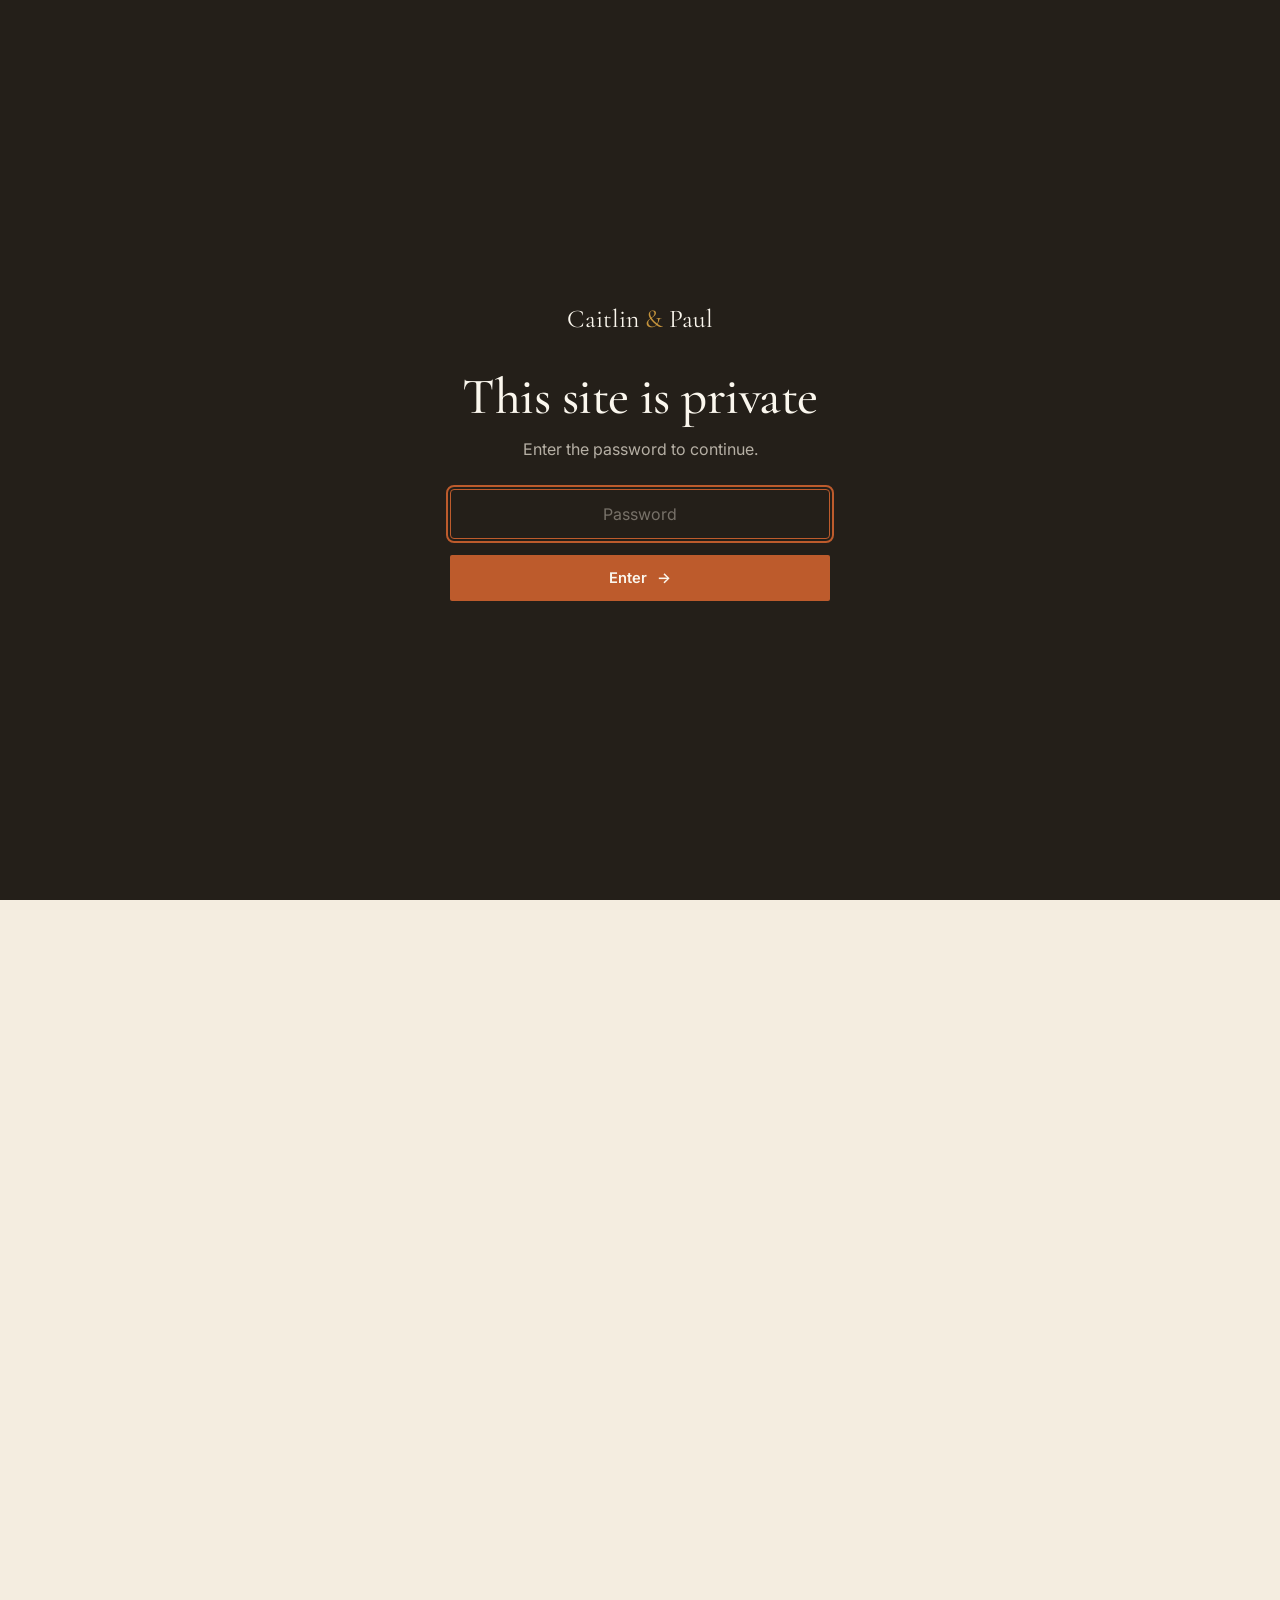
==== commit 7bb95072: "Photo Updates" ====
--- a/index.html
+++ b/index.html
@@ -44,7 +44,7 @@
 <header class="hero">
   <img class="hero-bg-img" src="assets/img/CasaXipePatio.jpg" alt="Casa Xipe, the wedding venue in Mexico City">
   <div class="hero-arch"></div>
-  <div class="hero-arch arch-2"><img src="assets/img/couple-ring-selfie.jpg" alt="Caitlin and Paul celebrating their engagement with ring"></div>
+  <div class="hero-arch arch-2"><img src="assets/img/couple-mudhouse-kahlua.jpg" alt="Caitlin and Paul kneeling on a brick sidewalk with Kahlua the dog"></div>
   <div class="hero-content">
     <div class="container" style="padding:0;">
       <span class="eyebrow on-dark hero-eyebrow">Save the Date</span>
--- a/assets/css/style.css
+++ b/assets/css/style.css
@@ -5,7 +5,7 @@
    and a perforated "ticket stub" component for itinerary/wedding-day details.
    ========================================================================== */
 
-@import url('https://fonts.googleapis.com/css2?family=Fraunces:ital,opsz,wght@0,9..144,300;0,9..144,400;0,9..144,500;0,9..144,600;0,9..144,700;1,9..144,400;1,9..144,500&family=Inter:wght@400;500;600;700&family=Space+Mono:wght@400;700&display=swap');
+@import url('https://fonts.googleapis.com/css2?family=Cormorant+Garamond:ital,wght@0,300;0,400;0,500;0,600;0,700;1,400;1,500&family=Inter:wght@400;500;600;700&family=Space+Mono:wght@400;700&display=swap');
 
 :root{
   /* ---- color tokens ---- */
@@ -28,7 +28,7 @@
   --line-on-dark: rgba(244,237,224,.22);
 
   /* ---- type ---- */
-  --font-display: 'Fraunces', Georgia, serif;
+  --font-display: 'Cormorant Garamond', Georgia, serif;
   --font-body:    'Inter', -apple-system, BlinkMacSystemFont, sans-serif;
   --font-mono:    'Space Mono', 'Courier New', monospace;
 
@@ -291,7 +291,7 @@
 }
 
 /* favorite spots are cropped tight by default object-fit:cover; show the whole photo instead */
-#favorites-wrap .photo-frame img{ object-fit:contain; }
+#favorites-wrap .photo-frame img{ object-fit:cover; }
 
 /* ---------------------------------- cards ----------------------------------- */
 .card-grid{ display:grid; gap:28px; }
@@ -591,3 +591,6 @@
 .gate-input::placeholder{ color:rgba(244,237,224,.4); }
 .gate-input:focus-visible{ outline:2px solid var(--clay); outline-offset:2px; }
 .gate-error{ color:var(--ochre); font-size:.85rem; margin-top:14px; max-width:none; }
+
+/* ---- TEMP: hide Registry links until invitations go out. Delete this rule to show them again. ---- */
+a[href="registry.html"]{ display:none !important; }
